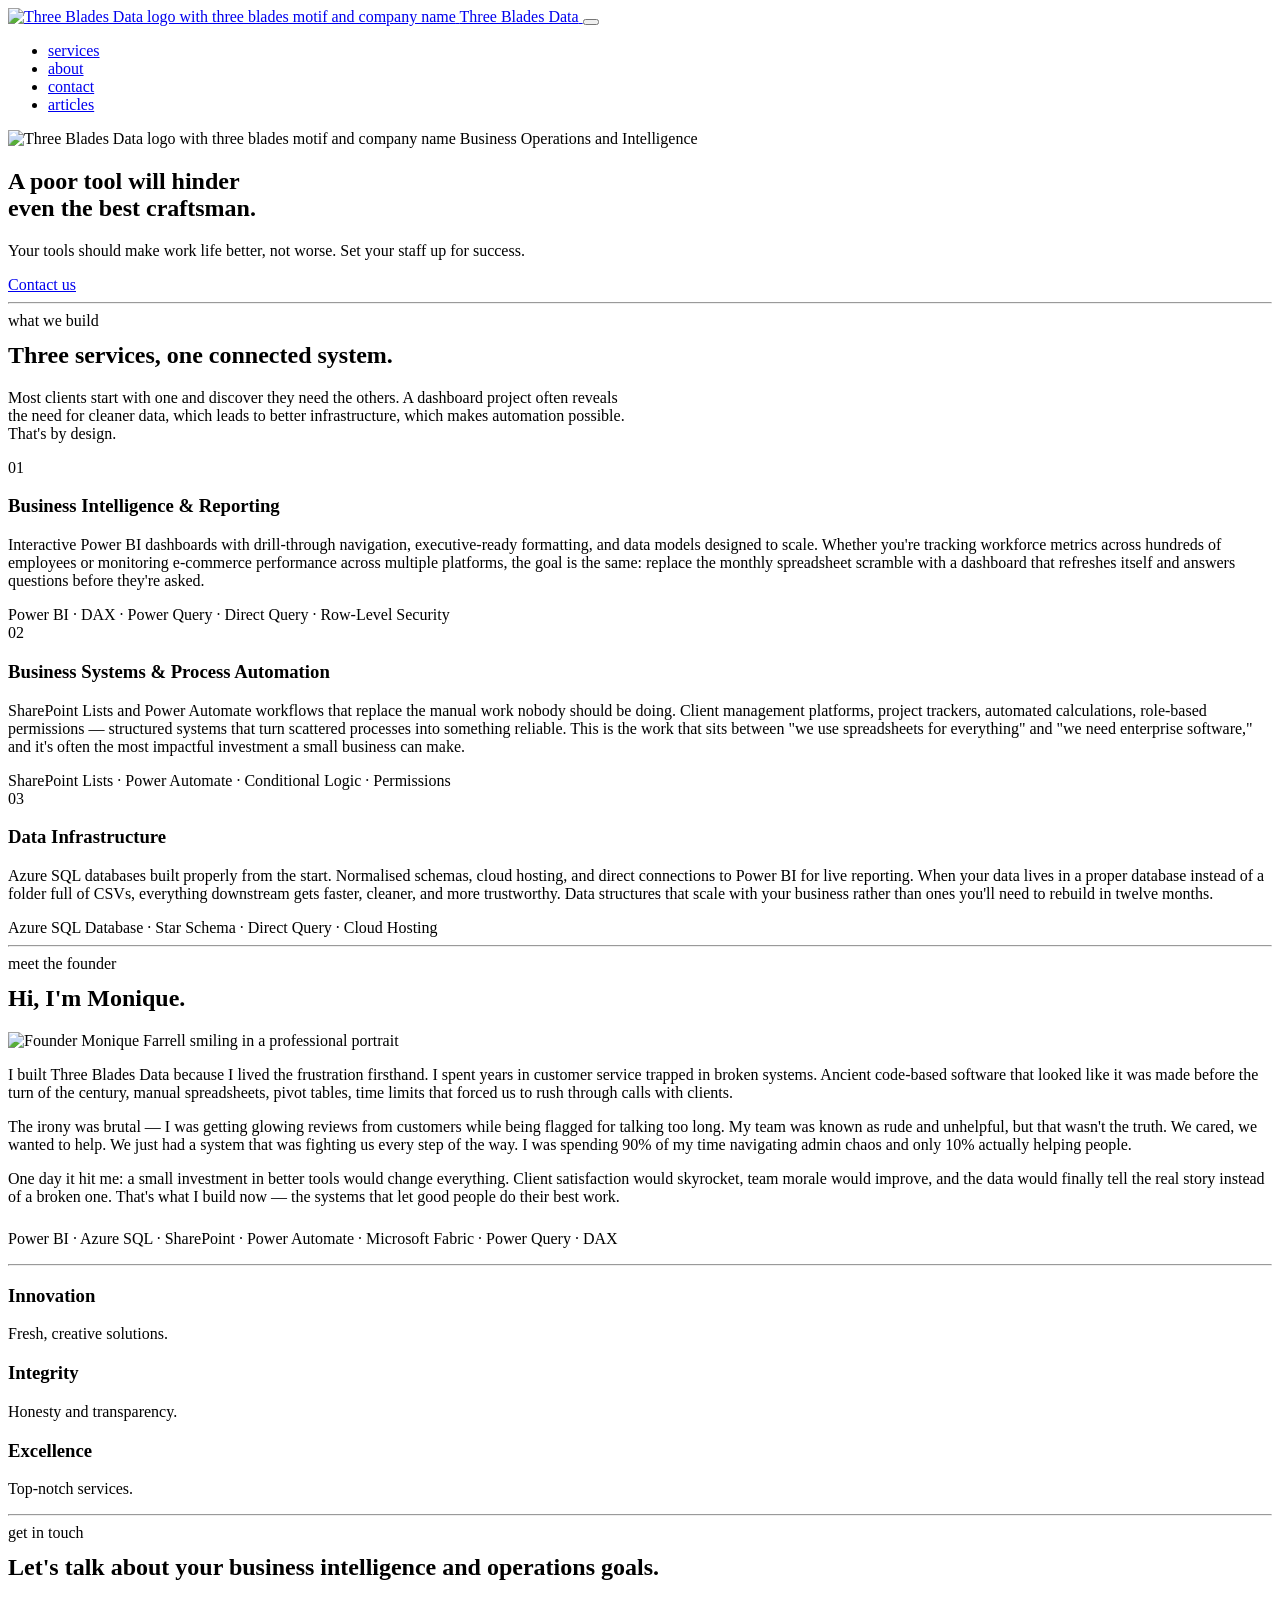
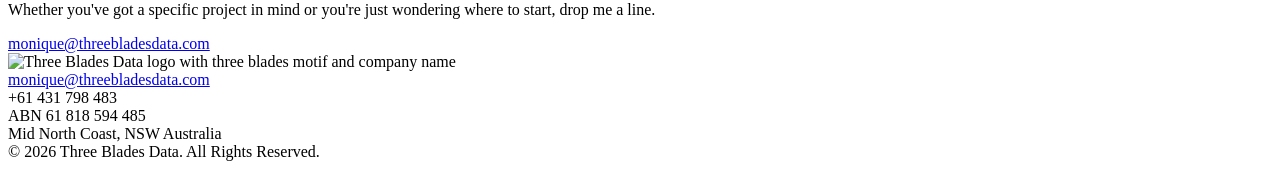
==== index.html @ 304ccfa6 "Add files via upload" ====
<!DOCTYPE html>
<html lang="en-AU">
<head>
  <meta charset="UTF-8">
  <meta name="viewport" content="width=device-width, initial-scale=1.0">
  <title>Three Blades Data — Business Intelligence & Operations</title>
  <meta name="description" content="Three Blades Data builds Power BI dashboards, SharePoint business systems, and Azure SQL databases for Australian small and medium businesses. Your tools should make work life better, not worse.">

  <link rel="preconnect" href="https://fonts.googleapis.com">
  <link rel="preconnect" href="https://fonts.gstatic.com" crossorigin>
  <link href="https://fonts.googleapis.com/css2?family=JetBrains+Mono:wght@300;400;500&family=Space+Grotesk:wght@300;400;500;600&display=swap" rel="stylesheet">

  <link rel="stylesheet" href="three-blades-data/css/style.css">
  <link rel="icon" type="image/jpeg" href="C:\Users\moniq\OneDrive - Monique Farrell\Three Blades Data - Documents\Branding\Website\three-blades-data\images\logo.jpg" alt="Three Blades Data logo">
</head>
<body>

  <!-- Navigation -->
  <nav class="nav">
    <div class="container">
      <a href="/" class="nav-logo">
        <img src="C:\Users\moniq\OneDrive - Monique Farrell\Three Blades Data - Documents\Branding\Website\three-blades-data\images\logo.jpg" alt="Three Blades Data logo with three blades motif and company name">
        <span>Three Blades Data</span>
      </a>
      <button class="nav-toggle" aria-label="Toggle navigation" onclick="document.querySelector('.nav-links').classList.toggle('open')">
        <span></span><span></span><span></span>
      </button>
      <ul class="nav-links">
        <li><a href="#services">services</a></li>
        <li><a href="#about">about</a></li>
        <li><a href="#contact">contact</a></li>
        <li><a href="articles.html">articles</a></li>
      </ul>
    </div>
  </nav>

  <!-- Hero -->
  <section class="hero">
    <div class="container">
      <img src="C:\Users\moniq\OneDrive - Monique Farrell\Three Blades Data - Documents\Branding\Website\three-blades-data\images\logo.jpg" alt="Three Blades Data logo with three blades motif and company name">
      <span class="hero-label">Business Operations and Intelligence</span>
      <h1>A poor tool will hinder<br>even the <span class="green glow">best craftsman.</span></h1>
      <p class="hero-sub">
        Your tools should make work life better, not worse. Set your staff up for success.
      </p>
      <a href="#contact" class="hero-cta">
        Contact us
      </a>
    </div>
  </section>

  <hr class="divider">

  <!-- Services -->
  <section id="services">
    <div class="container">
      <span class="mono green">what we build</span>
      <h2 style="margin-top: 0.75rem;">Three services, one connected system.</h2>
      <p style="margin-top: 0.75rem; max-width: 620px;">
        Most clients start with one and discover they need the others. A dashboard project often reveals the need for cleaner data, which leads to better infrastructure, which makes automation possible. That's by design.
      </p>

      <div class="services-grid">

        <div class="service-card">
          <span class="service-number">01</span>
          <h3>Business Intelligence & Reporting</h3>
          <p>
            Interactive Power BI dashboards with drill-through navigation, executive-ready formatting, and data models designed to scale. Whether you're tracking workforce metrics across hundreds of employees or monitoring e-commerce performance across multiple platforms, the goal is the same: replace the monthly spreadsheet scramble with a dashboard that refreshes itself and answers questions before they're asked.
          </p>
          <div class="service-tech">Power BI · DAX · Power Query · Direct Query · Row-Level Security</div>
        </div>

        <div class="service-card">
          <span class="service-number">02</span>
          <h3>Business Systems & Process Automation</h3>
          <p>
            SharePoint Lists and Power Automate workflows that replace the manual work nobody should be doing. Client management platforms, project trackers, automated calculations, role-based permissions — structured systems that turn scattered processes into something reliable. This is the work that sits between "we use spreadsheets for everything" and "we need enterprise software," and it's often the most impactful investment a small business can make.
          </p>
          <div class="service-tech">SharePoint Lists · Power Automate · Conditional Logic · Permissions</div>
        </div>

        <div class="service-card">
          <span class="service-number">03</span>
          <h3>Data Infrastructure</h3>
          <p>
            Azure SQL databases built properly from the start. Normalised schemas, cloud hosting, and direct connections to Power BI for live reporting. When your data lives in a proper database instead of a folder full of CSVs, everything downstream gets faster, cleaner, and more trustworthy. Data structures that scale with your business rather than ones you'll need to rebuild in twelve months.
          </p>
          <div class="service-tech">Azure SQL Database · Star Schema · Direct Query · Cloud Hosting</div>
        </div>

      </div>
    </div>
  </section>

  <hr class="divider">

  <!-- About -->
  <section id="about">
    <div class="container">
      <span class="mono green">meet the founder</span>
      <h2 style="margin-top: 0.75rem;">Hi, I'm Monique.</h2>

      <div class="about-grid">
        <img src="C:\Users\moniq\OneDrive - Monique Farrell\Three Blades Data - Documents\Branding\Website\three-blades-data\images\monique.jpg" alt="Founder Monique Farrell smiling in a professional portrait" class="about-photo">
        <div class="about-text">
          <p>
            I built Three Blades Data because I lived the frustration firsthand. I spent years in customer service trapped in broken systems. Ancient code-based software that looked like it was made before the turn of the century, manual spreadsheets, pivot tables, time limits that forced us to rush through calls with clients.
          </p>
          <p>
            The irony was brutal — I was getting glowing reviews from customers while being flagged for talking too long. My team was known as rude and unhelpful, but that wasn't the truth. We cared, we wanted to help. We just had a system that was fighting us every step of the way. I was spending 90% of my time navigating admin chaos and only 10% actually helping people.
          </p>
          <p>
            One day it hit me: a small investment in better tools would change everything. Client satisfaction would skyrocket, team morale would improve, and the data would finally tell the real story instead of a broken one. That's what I build now — the systems that let good people do their best work.
          </p>
          <p class="mono" style="margin-top: 1.5rem; color: var(--muted);">
            Power BI · Azure SQL · SharePoint · Power Automate · Microsoft Fabric · Power Query · DAX
          </p>
        </div>
      </div>
    </div>
  </section>

  <hr class="divider">

  <!-- Values -->
  <section>
    <div class="container">
      <div class="values-grid">
        <div class="value-item">
          <h3>Innovation</h3>
          <p>Fresh, creative solutions.</p>
        </div>
        <div class="value-item">
          <h3>Integrity</h3>
          <p>Honesty and transparency.</p>
        </div>
        <div class="value-item">
          <h3>Excellence</h3>
          <p>Top-notch services.</p>
        </div>
      </div>
    </div>
  </section>

  <hr class="divider">

  <!-- Contact -->
  <section id="contact" class="contact">
    <div class="container">
      <span class="mono green">get in touch</span>
      <h2 style="margin-top: 0.75rem;">Let's talk about your business intelligence and operations goals.</h2>
      <p>
        Whether you've got a specific project in mind or you're just wondering where to start, drop me a line.
      </p>
      <a href="mailto:monique@threebladesdata.com" class="contact-link">
        monique@threebladesdata.com
      </a>
    </div>
  </section>

  <!-- Footer -->
  <footer class="footer">
    <div class="container">
      <div class="footer-content">
        <img src="C:\Users\moniq\OneDrive - Monique Farrell\Three Blades Data - Documents\Branding\Website\three-blades-data\images\logo.jpg" alt="Three Blades Data logo with three blades motif and company name" class="footer-logo">
        <div class="footer-details">
          <a href="mailto:monique@threebladesdata.com">monique@threebladesdata.com</a><br>
          +61 431 798 483<br>
          ABN 61 818 594 485<br>
          Mid North Coast, NSW Australia
        </div>
      </div>
      <div class="footer-copy">
        &copy; 2026 Three Blades Data. All Rights Reserved.
      </div>
    </div>
  </footer>

</body>
</html>
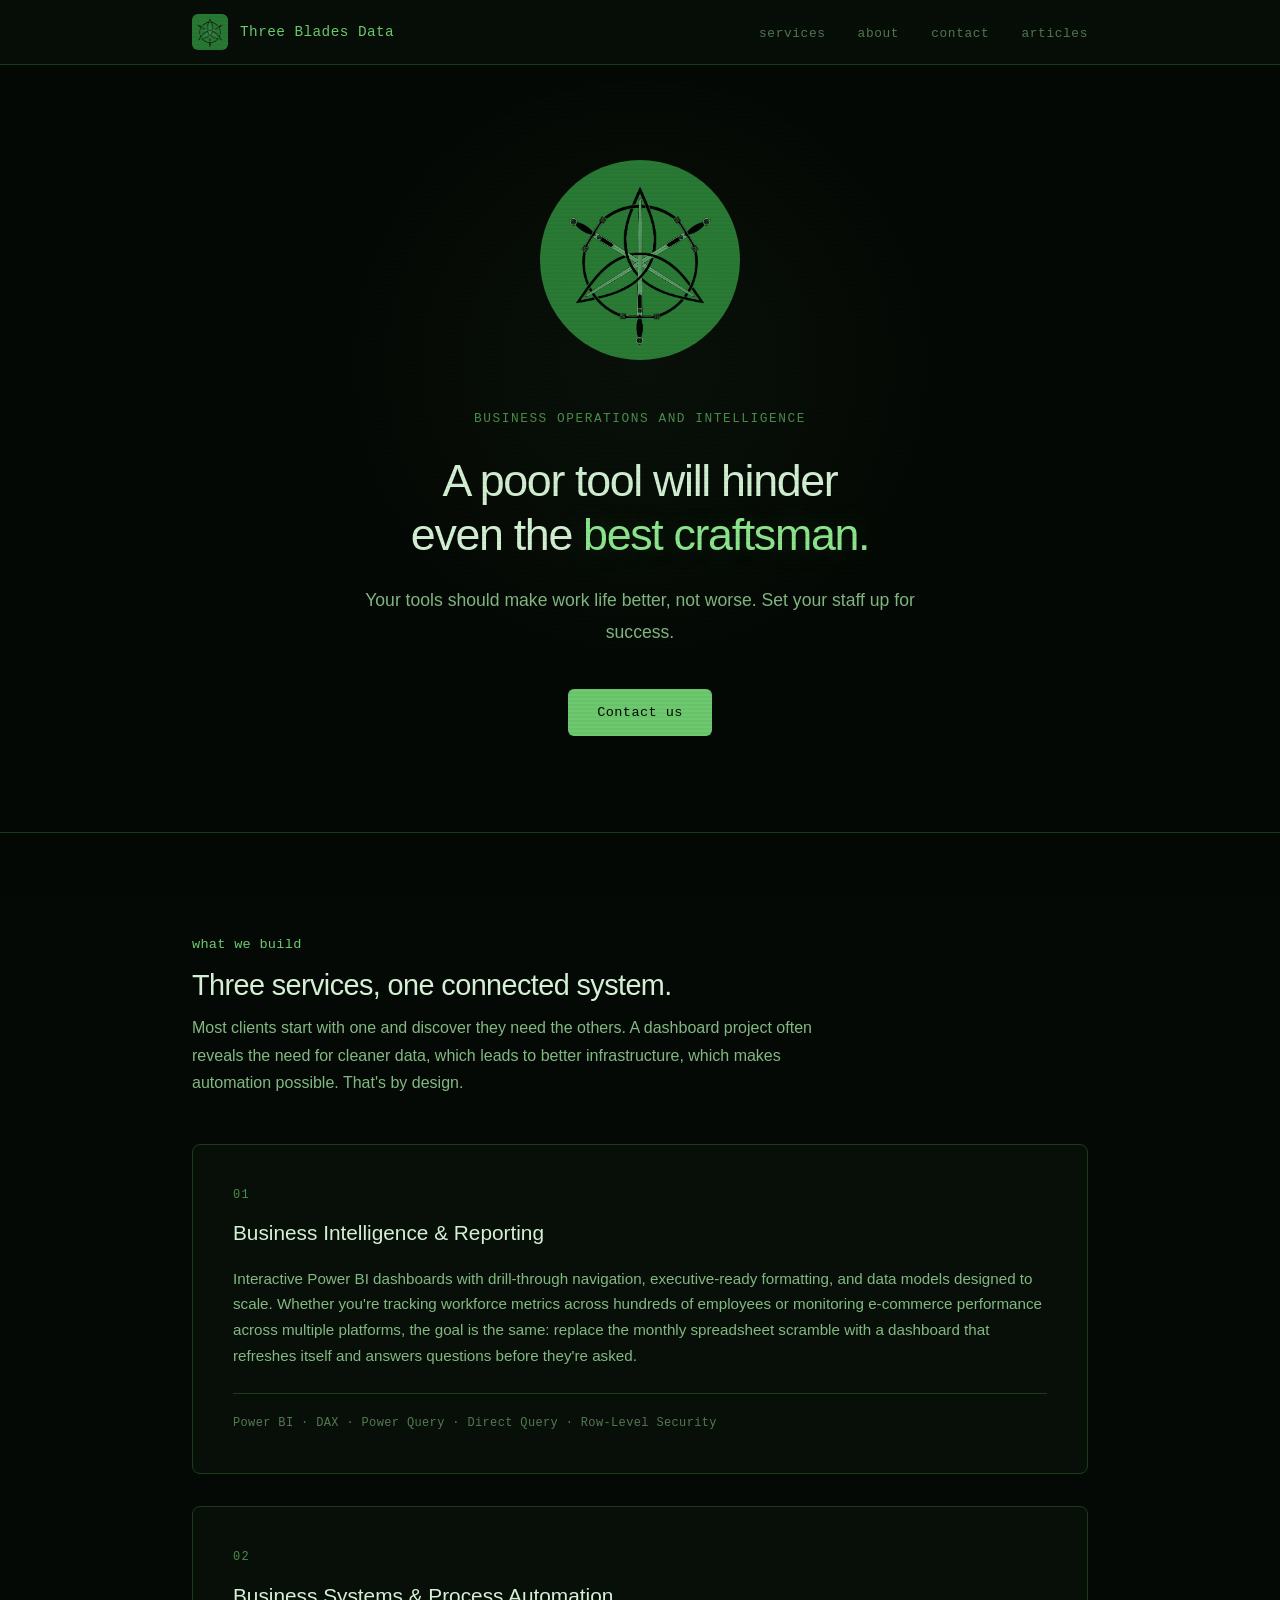
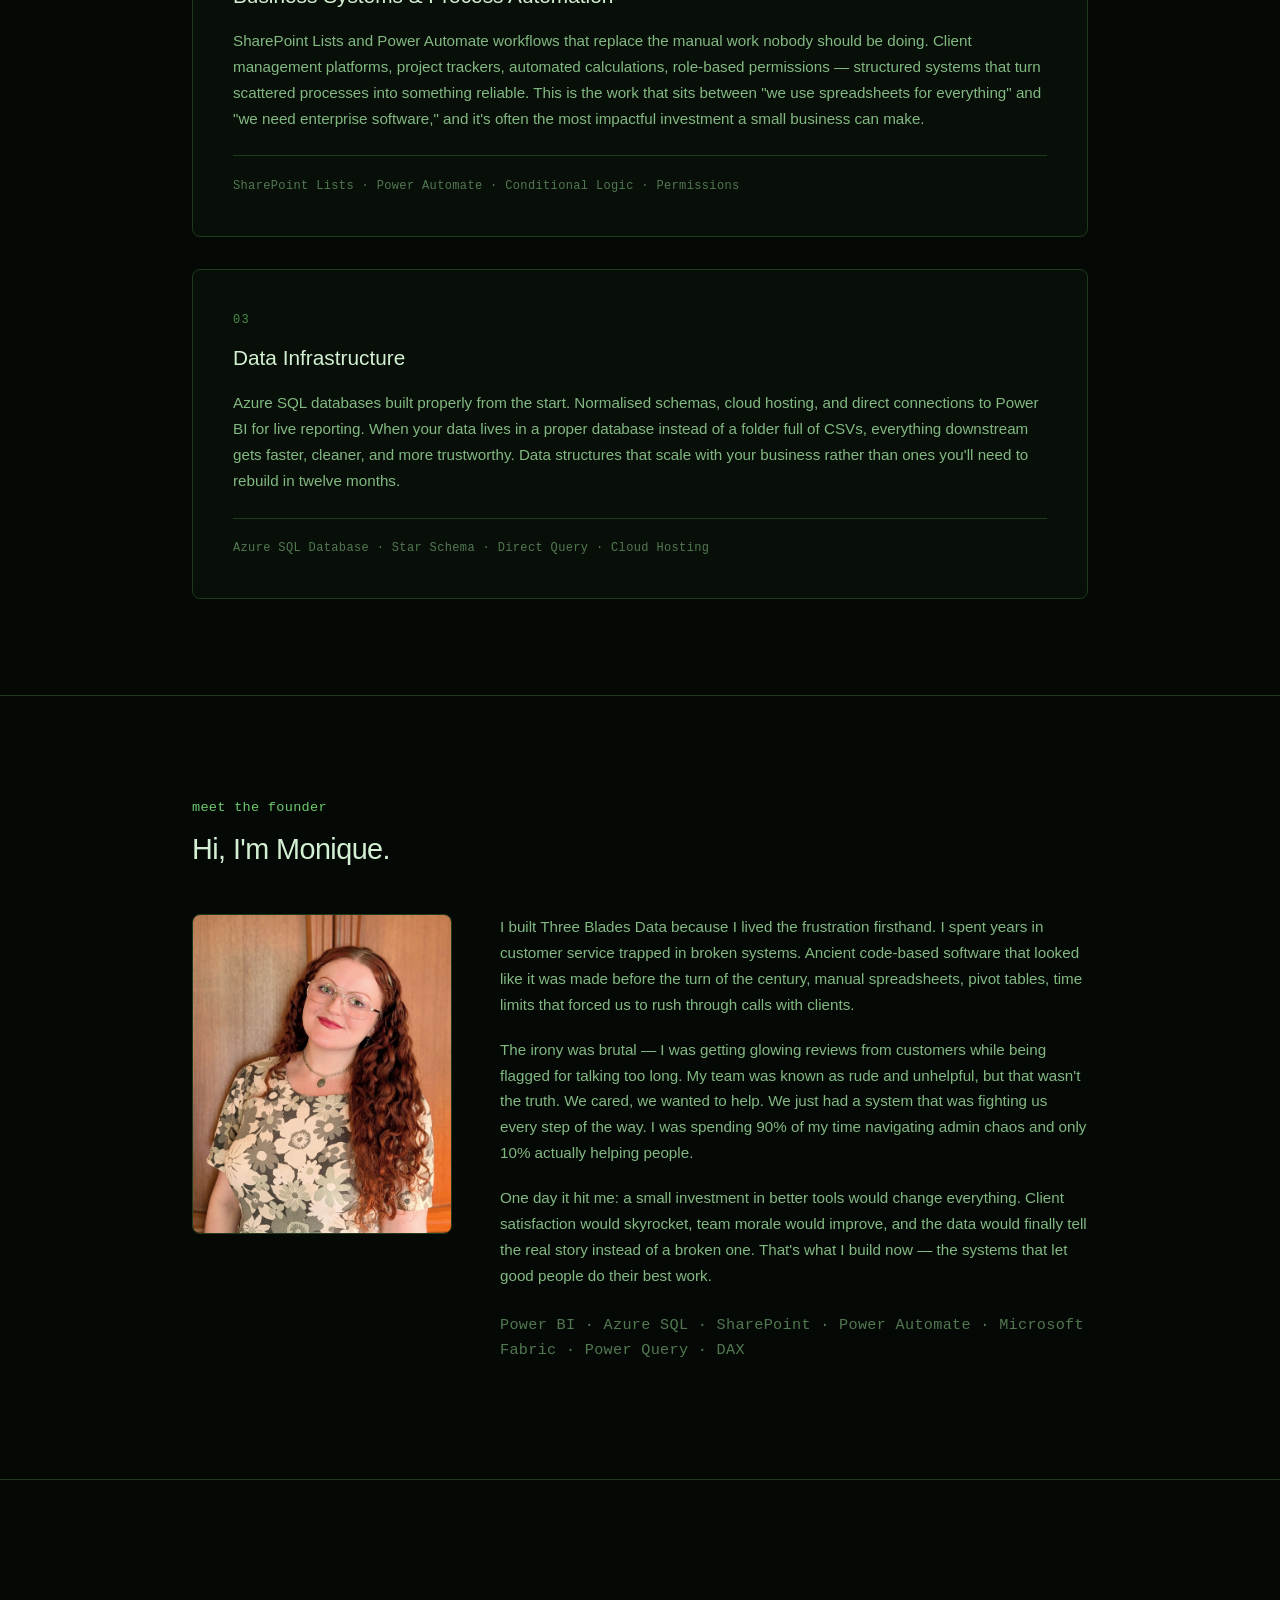
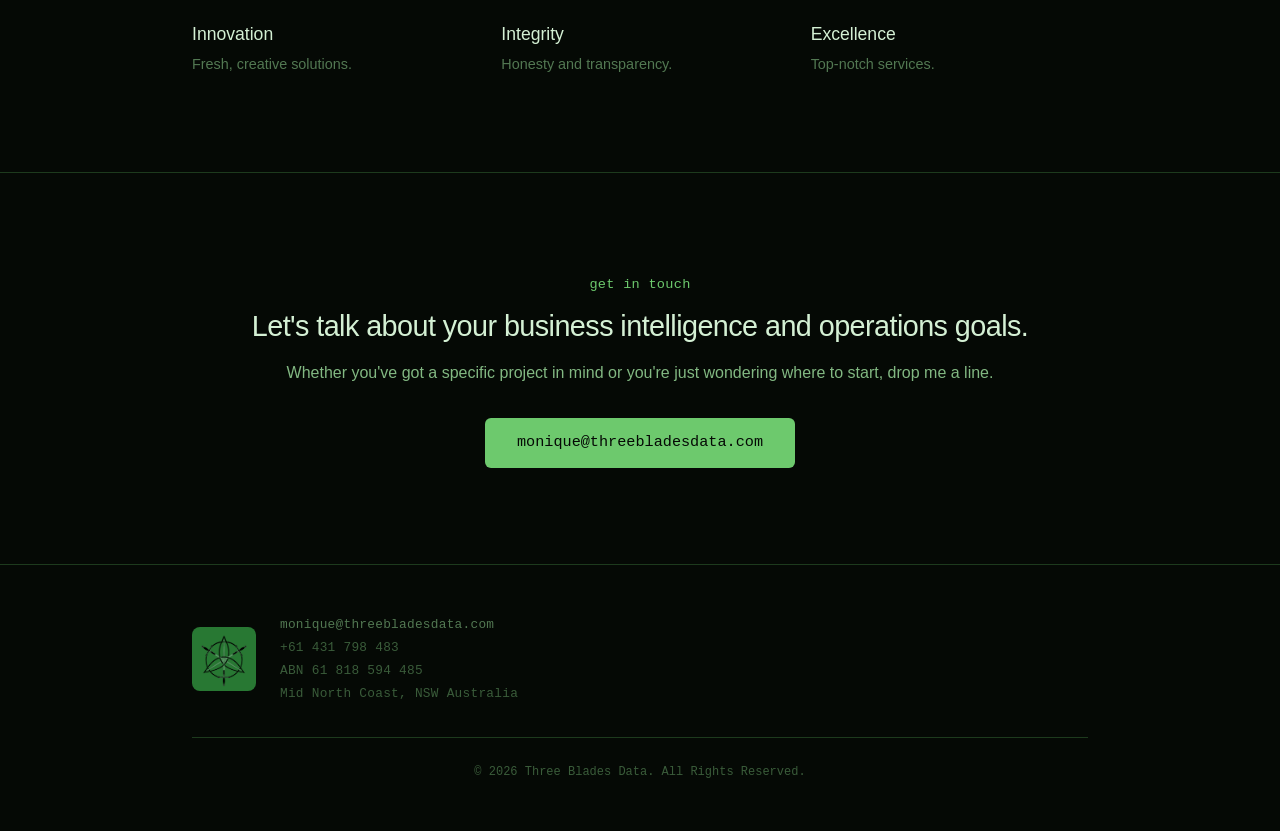
==== commit ec90461b: "Update index.html" ====
--- a/index.html
+++ b/index.html
@@ -10,8 +10,8 @@
   <link rel="preconnect" href="https://fonts.gstatic.com" crossorigin>
   <link href="https://fonts.googleapis.com/css2?family=JetBrains+Mono:wght@300;400;500&family=Space+Grotesk:wght@300;400;500;600&display=swap" rel="stylesheet">
 
-  <link rel="stylesheet" href="three-blades-data/css/style.css">
-  <link rel="icon" type="image/jpeg" href="C:\Users\moniq\OneDrive - Monique Farrell\Three Blades Data - Documents\Branding\Website\three-blades-data\images\logo.jpg" alt="Three Blades Data logo">
+  <link rel="stylesheet" href="style.css">
+  <link rel="icon" type="image/jpeg" href="logo.jpg">
 </head>
 <body>
 
@@ -19,7 +19,7 @@
   <nav class="nav">
     <div class="container">
       <a href="/" class="nav-logo">
-        <img src="C:\Users\moniq\OneDrive - Monique Farrell\Three Blades Data - Documents\Branding\Website\three-blades-data\images\logo.jpg" alt="Three Blades Data logo with three blades motif and company name">
+        <img src="logo.jpg" alt="Three Blades Data logo">
         <span>Three Blades Data</span>
       </a>
       <button class="nav-toggle" aria-label="Toggle navigation" onclick="document.querySelector('.nav-links').classList.toggle('open')">
@@ -37,7 +37,7 @@
   <!-- Hero -->
   <section class="hero">
     <div class="container">
-      <img src="C:\Users\moniq\OneDrive - Monique Farrell\Three Blades Data - Documents\Branding\Website\three-blades-data\images\logo.jpg" alt="Three Blades Data logo with three blades motif and company name">
+      <img src="logo.jpg" alt="Three Blades Data" class="hero-logo">
       <span class="hero-label">Business Operations and Intelligence</span>
       <h1>A poor tool will hinder<br>even the <span class="green glow">best craftsman.</span></h1>
       <p class="hero-sub">
@@ -102,7 +102,7 @@
       <h2 style="margin-top: 0.75rem;">Hi, I'm Monique.</h2>
 
       <div class="about-grid">
-        <img src="C:\Users\moniq\OneDrive - Monique Farrell\Three Blades Data - Documents\Branding\Website\three-blades-data\images\monique.jpg" alt="Founder Monique Farrell smiling in a professional portrait" class="about-photo">
+        <img src="monique.jpg" alt="Monique Farrell" class="about-photo">
         <div class="about-text">
           <p>
             I built Three Blades Data because I lived the frustration firsthand. I spent years in customer service trapped in broken systems. Ancient code-based software that looked like it was made before the turn of the century, manual spreadsheets, pivot tables, time limits that forced us to rush through calls with clients.
@@ -163,7 +163,7 @@
   <footer class="footer">
     <div class="container">
       <div class="footer-content">
-        <img src="C:\Users\moniq\OneDrive - Monique Farrell\Three Blades Data - Documents\Branding\Website\three-blades-data\images\logo.jpg" alt="Three Blades Data logo with three blades motif and company name" class="footer-logo">
+        <img src="logo.jpg" alt="Three Blades Data" class="footer-logo">
         <div class="footer-details">
           <a href="mailto:monique@threebladesdata.com">monique@threebladesdata.com</a><br>
           +61 431 798 483<br>
--- a/style.css
+++ b/style.css
@@ -0,0 +1,696 @@
+/* ============================================================
+   THREE BLADES DATA — Matcha Terminal
+   Fonts: Space Grotesk (body/headings) + JetBrains Mono (labels)
+   Palette: green-tinted blacks + matcha green ramp
+   ============================================================ */
+
+*, *::before, *::after {
+  margin: 0;
+  padding: 0;
+  box-sizing: border-box;
+}
+
+:root {
+  /* Backgrounds */
+  --void: #050905;
+  --deep: #080f08;
+  --surface: #0d160d;
+  --raised: #121e12;
+
+  /* Borders */
+  --border-dim: #1d3a1d;
+  --border-soft: #2d5a2d;
+  --border-mid: #4a8a4a;
+
+  /* Text & Accents */
+  --ghost: #3a5c3a;
+  --muted: #527852;
+  --secondary: #82b882;
+  --green-mid: #4a8c4a;
+  --bright: #6dc96d;
+  --vivid: #8de68d;
+  --primary: #c8f0c8;
+  --heading: #d4f0d4;
+
+  /* Fonts */
+  --font-body: 'Space Grotesk', sans-serif;
+  --font-mono: 'JetBrains Mono', monospace;
+}
+
+html {
+  scroll-behavior: smooth;
+  font-size: 16px;
+}
+
+body {
+  font-family: var(--font-body);
+  background: var(--void);
+  color: var(--secondary);
+  line-height: 1.7;
+  -webkit-font-smoothing: antialiased;
+  -moz-osx-font-smoothing: grayscale;
+  overflow-x: hidden;
+}
+
+/* Subtle scanline overlay */
+body::after {
+  content: '';
+  position: fixed;
+  top: 0;
+  left: 0;
+  width: 100%;
+  height: 100%;
+  background: repeating-linear-gradient(
+    0deg,
+    transparent,
+    transparent 2px,
+    rgba(0, 0, 0, 0.03) 2px,
+    rgba(0, 0, 0, 0.03) 4px
+  );
+  pointer-events: none;
+  z-index: 9999;
+}
+
+a {
+  color: var(--bright);
+  text-decoration: none;
+  transition: color 0.2s ease, text-shadow 0.2s ease;
+}
+
+a:hover {
+  color: var(--vivid);
+  text-shadow: 0 0 12px rgba(109, 201, 109, 0.2);
+}
+
+img {
+  max-width: 100%;
+  height: auto;
+  display: block;
+}
+
+/* --- Typography --- */
+h1, h2, h3, h4 {
+  font-family: var(--font-body);
+  color: var(--heading);
+  font-weight: 500;
+  line-height: 1.2;
+}
+
+h1 { font-size: 2.8rem; letter-spacing: -0.03em; }
+h2 { font-size: 1.8rem; letter-spacing: -0.02em; }
+h3 { font-size: 1.2rem; }
+
+p { margin-bottom: 1.2rem; }
+p:last-child { margin-bottom: 0; }
+
+.mono {
+  font-family: var(--font-mono);
+  font-size: 0.85rem;
+  letter-spacing: 0.02em;
+}
+
+.green { color: var(--bright); }
+
+.glow {
+  text-shadow: 0 0 20px rgba(109, 201, 109, 0.2), 0 0 40px rgba(109, 201, 109, 0.08);
+}
+
+/* --- Layout --- */
+.container {
+  max-width: 960px;
+  margin: 0 auto;
+  padding: 0 2rem;
+}
+
+section {
+  padding: 6rem 0;
+}
+
+/* --- Navigation --- */
+.nav {
+  position: fixed;
+  top: 0;
+  left: 0;
+  right: 0;
+  z-index: 100;
+  background: rgba(8, 15, 8, 0.92);
+  backdrop-filter: blur(12px);
+  -webkit-backdrop-filter: blur(12px);
+  border-bottom: 1px solid var(--border-dim);
+}
+
+.nav .container {
+  display: flex;
+  align-items: center;
+  justify-content: space-between;
+  height: 64px;
+}
+
+.nav-logo {
+  display: flex;
+  align-items: center;
+  gap: 0.75rem;
+}
+
+.nav-logo img {
+  width: 36px;
+  height: 36px;
+  border-radius: 6px;
+}
+
+.nav-logo span {
+  font-family: var(--font-mono);
+  font-size: 0.9rem;
+  color: var(--bright);
+  font-weight: 400;
+  letter-spacing: 0.03em;
+}
+
+.nav-links {
+  display: flex;
+  gap: 2rem;
+  list-style: none;
+}
+
+.nav-links a {
+  font-family: var(--font-mono);
+  font-size: 0.8rem;
+  color: var(--muted);
+  text-transform: lowercase;
+  letter-spacing: 0.05em;
+  transition: color 0.2s ease;
+}
+
+.nav-links a:hover,
+.nav-links a.active {
+  color: var(--bright);
+  text-shadow: none;
+}
+
+/* Mobile nav toggle */
+.nav-toggle {
+  display: none;
+  background: none;
+  border: none;
+  cursor: pointer;
+  padding: 0.5rem;
+}
+
+.nav-toggle span {
+  display: block;
+  width: 22px;
+  height: 2px;
+  background: var(--bright);
+  margin: 5px 0;
+  transition: 0.3s;
+}
+
+/* --- Hero --- */
+.hero {
+  padding: 10rem 0 6rem;
+  position: relative;
+  text-align: center;
+}
+
+.hero::before {
+  content: '';
+  position: absolute;
+  top: 64px;
+  left: 50%;
+  transform: translateX(-50%);
+  width: 600px;
+  height: 600px;
+  background: radial-gradient(circle, rgba(109, 201, 109, 0.04) 0%, transparent 70%);
+  pointer-events: none;
+}
+
+.hero-logo {
+  width: 200px;
+  height: 200px;
+  border-radius: 50%;
+  margin: 0 auto 3rem;
+  object-fit: cover;
+}
+
+.hero-label {
+  font-family: var(--font-mono);
+  font-size: 0.8rem;
+  color: var(--green-mid);
+  letter-spacing: 0.12em;
+  text-transform: uppercase;
+  margin-bottom: 1.5rem;
+  display: block;
+}
+
+.hero h1 {
+  margin-bottom: 1.5rem;
+  max-width: 700px;
+  margin-left: auto;
+  margin-right: auto;
+}
+
+.hero h1 .green {
+  color: var(--vivid);
+  text-shadow: 0 0 30px rgba(109, 201, 109, 0.2);
+}
+
+.hero-sub {
+  font-size: 1.1rem;
+  color: var(--secondary);
+  max-width: 580px;
+  line-height: 1.8;
+  margin: 0 auto;
+}
+
+.hero-cta {
+  margin-top: 2.5rem;
+  display: inline-flex;
+  align-items: center;
+  gap: 0.5rem;
+  font-family: var(--font-mono);
+  font-size: 0.85rem;
+  color: var(--void);
+  background: var(--bright);
+  padding: 0.75rem 1.8rem;
+  border: none;
+  border-radius: 6px;
+  transition: all 0.25s ease;
+  letter-spacing: 0.03em;
+  font-weight: 500;
+}
+
+.hero-cta:hover {
+  background: var(--vivid);
+  color: var(--void);
+  text-shadow: none;
+}
+
+/* --- Divider --- */
+.divider {
+  border: none;
+  height: 1px;
+  background: var(--border-dim);
+  margin: 0;
+}
+
+/* --- Services --- */
+.services-grid {
+  display: grid;
+  grid-template-columns: 1fr;
+  gap: 2rem;
+  margin-top: 3rem;
+}
+
+.service-card {
+  background: var(--deep);
+  border: 1px solid var(--border-dim);
+  border-radius: 8px;
+  padding: 2.5rem;
+  transition: border-color 0.3s ease;
+}
+
+.service-card:hover {
+  border-color: var(--border-soft);
+}
+
+.service-number {
+  font-family: var(--font-mono);
+  font-size: 0.75rem;
+  color: var(--green-mid);
+  letter-spacing: 0.1em;
+  margin-bottom: 1rem;
+  display: block;
+}
+
+.service-card h3 {
+  margin-bottom: 1.2rem;
+  font-size: 1.3rem;
+}
+
+.service-card p {
+  color: var(--secondary);
+  font-size: 0.95rem;
+}
+
+.service-tech {
+  margin-top: 1.5rem;
+  padding-top: 1.2rem;
+  border-top: 1px solid var(--border-dim);
+  font-family: var(--font-mono);
+  font-size: 0.75rem;
+  color: var(--muted);
+  letter-spacing: 0.03em;
+}
+
+/* --- About --- */
+.about-grid {
+  display: grid;
+  grid-template-columns: 260px 1fr;
+  gap: 3rem;
+  align-items: start;
+  margin-top: 3rem;
+}
+
+.about-photo {
+  width: 260px;
+  height: 320px;
+  border-radius: 8px;
+  object-fit: cover;
+  border: 1px solid var(--border-dim);
+  filter: grayscale(10%);
+  transition: filter 0.4s ease;
+}
+
+.about-photo:hover {
+  filter: grayscale(0%);
+}
+
+.about-text p {
+  font-size: 0.95rem;
+  margin-bottom: 1.2rem;
+}
+
+.about-text .mono {
+  color: var(--muted);
+  margin-top: 1.5rem;
+}
+
+/* --- Values --- */
+.values-grid {
+  display: grid;
+  grid-template-columns: repeat(3, 1fr);
+  gap: 2rem;
+  margin-top: 3rem;
+}
+
+.value-item h3 {
+  font-size: 1.1rem;
+  margin-bottom: 0.4rem;
+}
+
+.value-item p {
+  font-size: 0.9rem;
+  color: var(--muted);
+}
+
+/* --- Contact --- */
+.contact {
+  text-align: center;
+}
+
+.contact h2 {
+  margin-bottom: 1rem;
+}
+
+.contact p {
+  color: var(--secondary);
+  font-size: 1rem;
+  margin-bottom: 2rem;
+}
+
+.contact-link {
+  display: inline-flex;
+  align-items: center;
+  gap: 0.5rem;
+  font-family: var(--font-mono);
+  font-size: 0.95rem;
+  color: var(--void);
+  background: var(--bright);
+  padding: 0.75rem 2rem;
+  border-radius: 6px;
+  transition: all 0.25s ease;
+  font-weight: 500;
+}
+
+.contact-link:hover {
+  background: var(--vivid);
+  color: var(--void);
+  text-shadow: none;
+}
+
+/* --- Footer --- */
+.footer {
+  padding: 3rem 0;
+  border-top: 1px solid var(--border-dim);
+}
+
+.footer-content {
+  display: flex;
+  align-items: center;
+  gap: 1.5rem;
+}
+
+.footer-logo {
+  width: 64px;
+  height: 64px;
+  border-radius: 8px;
+}
+
+.footer-details {
+  font-family: var(--font-mono);
+  font-size: 0.8rem;
+  color: var(--ghost);
+  letter-spacing: 0.02em;
+  line-height: 1.8;
+}
+
+.footer-details a {
+  color: var(--muted);
+}
+
+.footer-details a:hover {
+  color: var(--bright);
+  text-shadow: none;
+}
+
+.footer-copy {
+  text-align: center;
+  margin-top: 2rem;
+  padding-top: 1.5rem;
+  border-top: 1px solid var(--border-dim);
+  font-family: var(--font-mono);
+  font-size: 0.75rem;
+  color: var(--ghost);
+}
+
+/* ============================================================
+   ARTICLES PAGE
+   ============================================================ */
+
+.page-header {
+  padding: 8rem 0 3rem;
+}
+
+.page-header h1 {
+  font-size: 2.2rem;
+}
+
+.page-header p {
+  color: var(--secondary);
+  margin-top: 1rem;
+  max-width: 560px;
+}
+
+.articles-list {
+  padding: 2rem 0 6rem;
+}
+
+.article-item {
+  display: block;
+  padding: 2rem 0;
+  border-bottom: 1px solid var(--border-dim);
+  transition: border-color 0.2s ease;
+}
+
+.article-item:first-child {
+  border-top: 1px solid var(--border-dim);
+}
+
+.article-item:hover {
+  border-color: var(--border-soft);
+}
+
+.article-date {
+  font-family: var(--font-mono);
+  font-size: 0.75rem;
+  color: var(--ghost);
+  letter-spacing: 0.05em;
+  margin-bottom: 0.5rem;
+  display: block;
+}
+
+.article-item h3 {
+  color: var(--heading);
+  margin-bottom: 0.6rem;
+  transition: color 0.2s ease;
+}
+
+.article-item:hover h3 {
+  color: var(--bright);
+}
+
+.article-excerpt {
+  color: var(--secondary);
+  font-size: 0.9rem;
+  line-height: 1.7;
+}
+
+.articles-empty {
+  padding: 4rem 0;
+  text-align: center;
+  color: var(--ghost);
+  font-family: var(--font-mono);
+  font-size: 0.85rem;
+}
+
+/* ============================================================
+   SINGLE ARTICLE PAGE
+   ============================================================ */
+
+.article-header {
+  padding: 8rem 0 2rem;
+}
+
+.article-header h1 {
+  font-size: 2.2rem;
+  max-width: 700px;
+}
+
+.article-meta {
+  margin-top: 1rem;
+  font-family: var(--font-mono);
+  font-size: 0.8rem;
+  color: var(--ghost);
+  letter-spacing: 0.03em;
+}
+
+.article-body {
+  padding: 2rem 0 6rem;
+  max-width: 680px;
+}
+
+.article-body p {
+  font-size: 1rem;
+  margin-bottom: 1.5rem;
+  line-height: 1.85;
+}
+
+.article-body h2 {
+  font-size: 1.5rem;
+  margin-top: 3rem;
+  margin-bottom: 1rem;
+}
+
+.article-body h3 {
+  font-size: 1.15rem;
+  margin-top: 2.5rem;
+  margin-bottom: 0.8rem;
+}
+
+.article-body blockquote {
+  border-left: 2px solid var(--border-soft);
+  padding-left: 1.5rem;
+  margin: 2rem 0;
+  color: var(--muted);
+  font-style: italic;
+}
+
+.article-body code {
+  font-family: var(--font-mono);
+  font-size: 0.85rem;
+  background: var(--deep);
+  padding: 0.15rem 0.4rem;
+  border-radius: 3px;
+  border: 1px solid var(--border-dim);
+  color: var(--bright);
+}
+
+.article-body pre {
+  background: var(--deep);
+  border: 1px solid var(--border-dim);
+  border-radius: 6px;
+  padding: 1.5rem;
+  overflow-x: auto;
+  margin: 2rem 0;
+}
+
+.article-body pre code {
+  background: none;
+  border: none;
+  padding: 0;
+  font-size: 0.8rem;
+  line-height: 1.6;
+}
+
+.article-back {
+  display: inline-flex;
+  align-items: center;
+  gap: 0.4rem;
+  font-family: var(--font-mono);
+  font-size: 0.8rem;
+  color: var(--muted);
+  margin-bottom: 2rem;
+  transition: color 0.2s ease;
+}
+
+.article-back:hover {
+  color: var(--bright);
+  text-shadow: none;
+}
+
+/* ============================================================
+   RESPONSIVE
+   ============================================================ */
+
+@media (max-width: 768px) {
+  html { font-size: 15px; }
+  .container { padding: 0 1.5rem; }
+  section { padding: 4rem 0; }
+  h1 { font-size: 2rem; }
+  h2 { font-size: 1.5rem; }
+  .hero { padding: 7rem 0 4rem; }
+  .hero-logo { width: 150px; height: 150px; }
+
+  .about-grid {
+    grid-template-columns: 1fr;
+    gap: 2rem;
+  }
+
+  .about-photo {
+    width: 200px;
+    height: 250px;
+  }
+
+  .values-grid {
+    grid-template-columns: 1fr;
+    gap: 1.5rem;
+  }
+
+  .nav-links {
+    display: none;
+    position: absolute;
+    top: 64px;
+    left: 0;
+    right: 0;
+    background: rgba(8, 15, 8, 0.98);
+    flex-direction: column;
+    padding: 1.5rem 2rem;
+    gap: 1.2rem;
+    border-bottom: 1px solid var(--border-dim);
+  }
+
+  .nav-links.open { display: flex; }
+  .nav-toggle { display: block; }
+
+  .footer-content { flex-direction: column; align-items: flex-start; }
+
+  .page-header { padding: 7rem 0 2rem; }
+  .article-header { padding: 7rem 0 1.5rem; }
+}
+
+@media (max-width: 480px) {
+  html { font-size: 14px; }
+  .container { padding: 0 1.25rem; }
+  .hero { padding: 6rem 0 3rem; }
+  .service-card { padding: 1.75rem; }
+}
